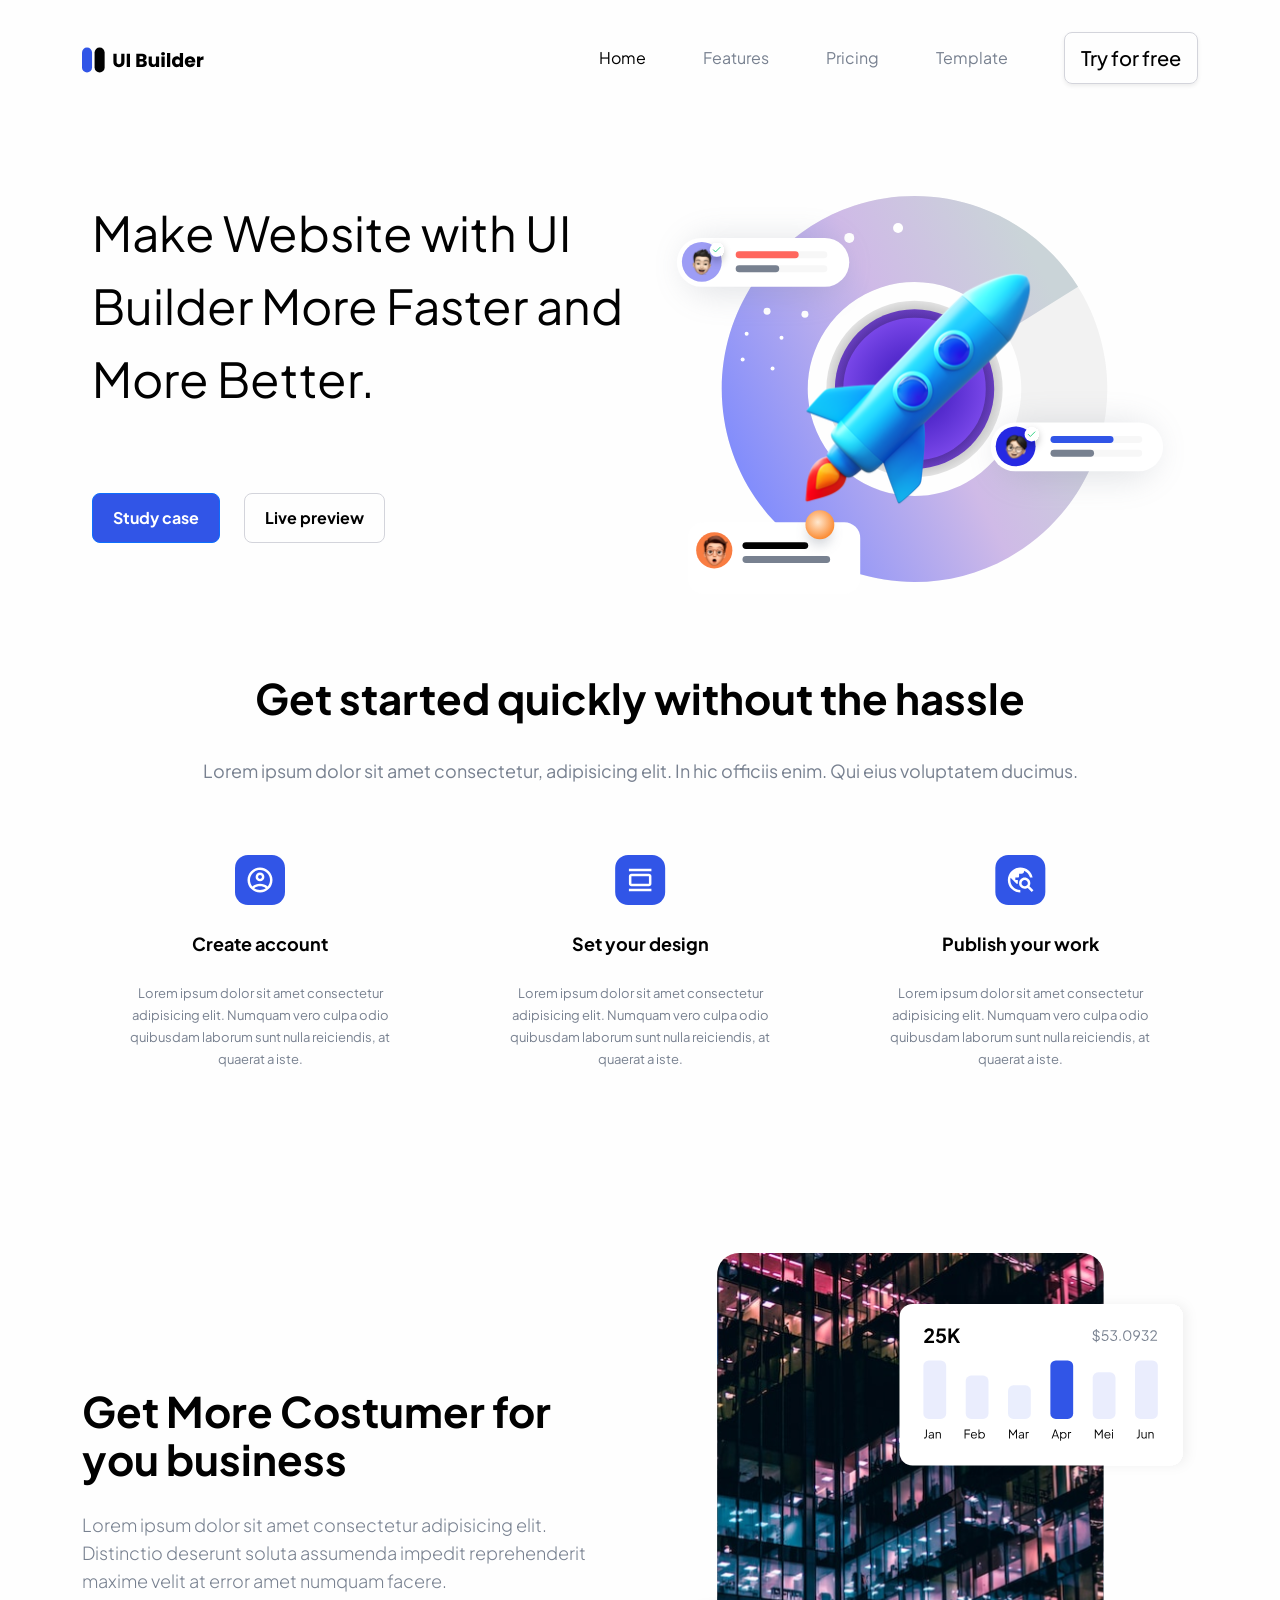
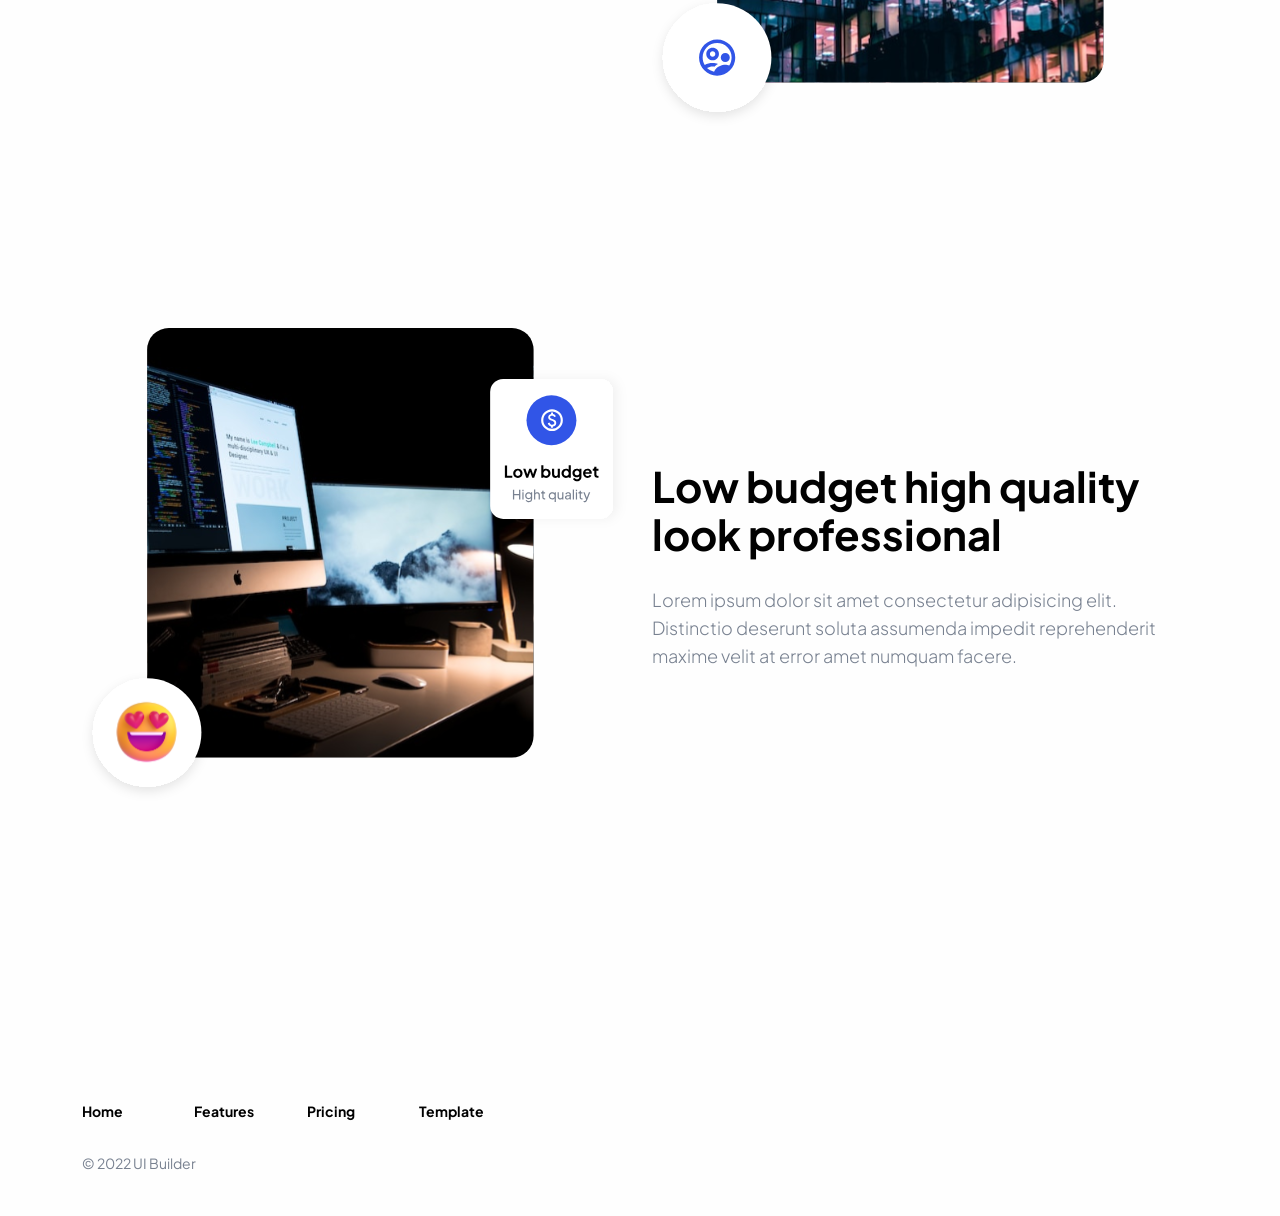
==== index.html @ 1356ff1a "ajust" ====
<!doctype html>
<html lang="en">
  <head>
    <meta charset="utf-8">
    <meta name="viewport" content="width=device-width, initial-scale=1">
    <title>UI Builder</title>
    <link rel="shortcut icon" href="./img/brand/favicon.svg" type="image/x-icon">
    <!-- Bootstrap -->
    <link href="https://cdn.jsdelivr.net/npm/bootstrap@5.2.3/dist/css/bootstrap.min.css" rel="stylesheet" integrity="sha384-rbsA2VBKQhggwzxH7pPCaAqO46MgnOM80zW1RWuH61DGLwZJEdK2Kadq2F9CUG65" crossorigin="anonymous">
    <!-- MY CSS -->
    <link rel="stylesheet" href="/assets/css/style.css">
  </head>
  <body>
    <!-- Navbar section -->
    <nav class="navbar navbar-expand-lg">
      <div class="container">
        <a class="navbar-brand" href="#">
          <!-- Brand here -->
          <img src="/assets/img/brand/logo.svg" alt="brand">
        </a>
        <button class="navbar-toggler" type="button" data-bs-toggle="collapse" data-bs-target="#navbarNavAltMarkup" aria-controls="navbarNavAltMarkup" aria-expanded="false" aria-label="Toggle navigation">
          <span class="navbar-toggler-icon"></span>
        </button>
        <div class="collapse navbar-collapse" id="navbarNavAltMarkup">
          <div class="navbar-nav ms-auto">
            <a class="nav-link active" aria-current="page" href="#">Home</a>
            <a class="nav-link" href="#">Features</a>
            <a class="nav-link" href="#">Pricing</a>
            <a class="nav-link me-5" href="#">Template</a>
          </div>
          <a href="#" class="btn - btn-outline-secondary shadow-sm d-sm d-block">Try for free</a>
        </div>
      </div>
    </nav>
    <!-- Hero section -->
    <section class="hero">
      <div class="container">
        <div class="row">
          <!-- Text -->
          <div class="col-md-6">
            <div class="text">
              Make Website with UI Builder More Faster and More Better.
            </div>
            <div class="buttons">
              <a href="#" class="btn btn-primary">Study case</a>
              <a href="#" class="btn btn-outline-secondary ms-3">Live preview</a>
            </div>
          </div>
          <!-- Image -->
          <div class="col-md-6">
            <img src="/assets/img/hero-img.svg" alt="hero-img" class="w-100">
          </div>
        </div>
      </div>
    </section>
    <!-- Setup section -->
    <section class="setup">
      <div class="container">
        <div class="text-header text-center">
          <h3>Get started quickly without the hassle</h3>
          <p>Lorem ipsum dolor sit amet consectetur, adipisicing elit. In hic officiis enim. Qui eius voluptatem ducimus.</p>
        </div>
        <div class="tex-header text-center">
          <div class="row">
            <div class="col-md-4">
              <div class="icons">
                <img src="/assets/img/icons/icons-1.svg" alt="icons">
              </div>
              <div class="desc">
                <h5>Create account</h5>
                <p>Lorem ipsum dolor sit amet consectetur adipisicing elit. Numquam vero culpa odio quibusdam laborum sunt nulla reiciendis, at quaerat a iste.</p>
              </div>
            </div>
            <div class="col-md-4">
              <div class="icons">
                <img src="/assets/img/icons/icons-2.svg" alt="icons">
              </div>
              <div class="desc">
                <h5>Set your design</h5>
                <p>Lorem ipsum dolor sit amet consectetur adipisicing elit. Numquam vero culpa odio quibusdam laborum sunt nulla reiciendis, at quaerat a iste.</p>
              </div>
            </div>
            <div class="col-md-4">
              <div class="icons">
                <img src="/assets/img/icons/icons-3.svg" alt="icons">
              </div>
              <div class="desc">
                <h5>Publish your work</h5>
                <p>Lorem ipsum dolor sit amet consectetur adipisicing elit. Numquam vero culpa odio quibusdam laborum sunt nulla reiciendis, at quaerat a iste.</p>
              </div>
            </div>
          </div>
        </div>
      </div>
    </section>
    <!-- Information section -->
    <section class="information">
      <div class="container">
        <div class="row info-1">
          <!-- Text -->
          <div class="col-md-6">
            <div class="text-information">
              <h5>Get More Costumer for you business</h5>
              <p>Lorem ipsum dolor sit amet consectetur adipisicing elit. Distinctio deserunt soluta assumenda impedit reprehenderit maxime velit at error amet numquam facere.</p>
            </div>
          </div>
          <div class="col-md-6">
            <img src="/assets/img/image-1.svg" alt="img-1" class="w-100">
          </div>
        </div>
        <div class="row info-2">
          <!-- Image -->
          <div class="col-md-6">
            <img src="/assets/img/image-2.svg" alt="img-2" class="w-100">
          </div>
          <!-- Text -->
          <div class="col-md-6">
            <div class="text-information">
              <h5>Low budget high quality look professional</h5>
              <p>Lorem ipsum dolor sit amet consectetur adipisicing elit. Distinctio deserunt soluta assumenda impedit reprehenderit maxime velit at error amet numquam facere.</p>
            </div>
          </div>
        </div>
      </div>
    </section>
    <!-- Footer section -->
    <footer>
      <div class="container">
        <div class="row">
          <div class="col-md-6">
            <div class="row row-cols-1 row-cols-lg-5 g-2 g-lg-3">
              <div class="col-md-3">
                <div>
                  <small>
                    <a href="#" class="text-decoration-none">Home</a>
                  </small>
                </div>
              </div>
              <div class="col-md-3">
                <div>
                  <small>
                    <a href="#" class="text-decoration-none">Features</a>
                  </small>
                </div>
              </div>
              <div class="col-md-3">
                <div>
                  <small>
                    <a href="#" class="text-decoration-none">Pricing</a>
                  </small>
                </div>
              </div>
              <div class="col-md-3">
                <div>
                  <small>
                    <a href="#" class="text-decoration-none">Template</a>
                  </small>
                </div>
              </div>
            </div>
          </div>
          <div class="copy">
            &copy; 2022 UI Builder
          </div>
        </div>
      </div>
    </footer>
    <script src="https://cdn.jsdelivr.net/npm/bootstrap@5.2.3/dist/js/bootstrap.bundle.min.js" integrity="sha384-kenU1KFdBIe4zVF0s0G1M5b4hcpxyD9F7jL+jjXkk+Q2h455rYXK/7HAuoJl+0I4" crossorigin="anonymous"></script>
  </body>
</html>
---- assets/css/style.css ----
/* Fonts Setup */
@import url('https://fonts.googleapis.com/css2?family=Plus+Jakarta+Sans:ital,wght@0,200;0,300;0,400;0,600;0,700;0,800;1,400&family=Poppins:wght@400;700&display=swap');

/* Color Setup */
:root {
  --primary: #3155e7;
  --primary-dark: #2045d6;
  --black: #010101;
  --gray-1: #788190;
  --gray-2: #d3d4db;
  --white: #FFFFFF;
  --body: #fefefe;
}

body {
  font-family: 'Plus Jakarta Sans', sans-serif;
  background-color: var(--body);
}

/* Setup Components */

/* Button */
.btn {
  border-radius: 8px;
}

.btn-primary,
.btn-outline-secondary {
  padding: 12px 20px;
}

.btn-primary {
  background-color: var(--primary);
}

.btn-primary:hover {
  background-color: var(--primary-dark);
}

.btn-outline-secondary {
  border: 1px solid var(--gray-2);
  color: var(--black);
}

.btn-outline-secondary:hover {
  background-color: var(--gray-2);
  border: 1px solid var(--gray-2);
  color: var(--black);
}

.btn-outline-secondary:focus {
  background-color: var(--gray-2);
  border: 1px solid var(--gray-2);
  color: var(--black);
}

/* Navbar */
.navbar .btn-outline-secondary {
  border: 1px solid var(--gray-2);
  color: var(--black);
  font-size: 14px;
  font-weight: 500;
  font-size: 20px;
  padding: 10px 16px;
}

.navbar {
  padding: 32px 0;
}

.nav-link {
  margin-left: 41px;
  font-size: 16px;
  color: var(--gray-1);
}

.navbar-nav .nav-link.actvive {
  font-weight: bold;
  color: var(--black);
}

/* Hero Section */
section.hero {
  padding: 80px;
  font-size: 48px;
  line-height: 73px;
  color: var(--black);
}

.buttons {
  padding-top: 60px;
}

.buttons .btn {
  font-size: 16px;
  font-weight: bold;
  line-height: 24px;
}

/* Section Setup */
.section.setup {
  padding: 287px 0;
}

section.setup .text-header h3 {
  font-size: 42px;
  font-weight: 700;
  line-height: 48px;
  color: var(--black);
}

section.setup .text-header p {
  font-size: 18px;
  font-weight: 400;
  line-height: 28px;
  color: var(--gray-1);
  padding: 27px 0;
}

section.setup .icons {
  padding: 27px 0;
}

section.setup h5 {
  font-weight: 700;
  font-size: 18px;
  line-height: 24px;
  color: var(--black);
  padding-bottom: 18px;
}

section.setup .desc p {
  font-weight: 400;
  font-size: 13px;
  line-height: 22px;
  color: var(--gray-1);
  max-width: 284px;
  margin: 0 auto;
}

/* Information section */

section.information .text-information {
  padding: 134px 0;
}

section.information h5 {
  font-size: 42px;
  font-weight: 700;
  line-height: 48px;
  color: var(--black);
}

section.information p {
  font-size: 18px;
  font-weight: 300;
  line-height: 28px;
  color: var(--gray-1);
  padding-top: 20px;
}

section.information .info-1 {
  padding: 183px 0;
}

footer {
  padding-top: 279px;
  margin-bottom: 44px;
}

footer a {
  font-weight: bold;
  font-size: 14px;
  color: var(--black);
  line-height: 18px;
}

footer .copy {
  margin-top: 32px;
  font-size: 14px;
  color: var(--gray-1);
  line-height: 17px;
  font-weight: 400;
}

@media (max-width: 576px) {

  section.hero,
  section,
  setup,
  section.information {
    text-align: center;
  }

  /* Navbar */
  .navbar {
    padding: 20px 0;
  }

  .nav-link {
    margin-left: 0;
  }

  /* Hero Section */

  section.hero img {
    padding-top: 2.5rem;
  }

  section.hero .text {
    font-weight: 800;
    font-size: 36px;
    line-height: 53px;
  }

  .buttons .btn {
    display: block;
    margin: 1rem 0;
  }

  .buttons .ms-3 {
    margin-left: 0 !important;
  }

  /* Setup section */
  section.setup {
    padding: 50px 0;
  }

  /* Footer section */

  footer {
    padding-top: 50px;
    margin-bottom: 44px;
  }

}
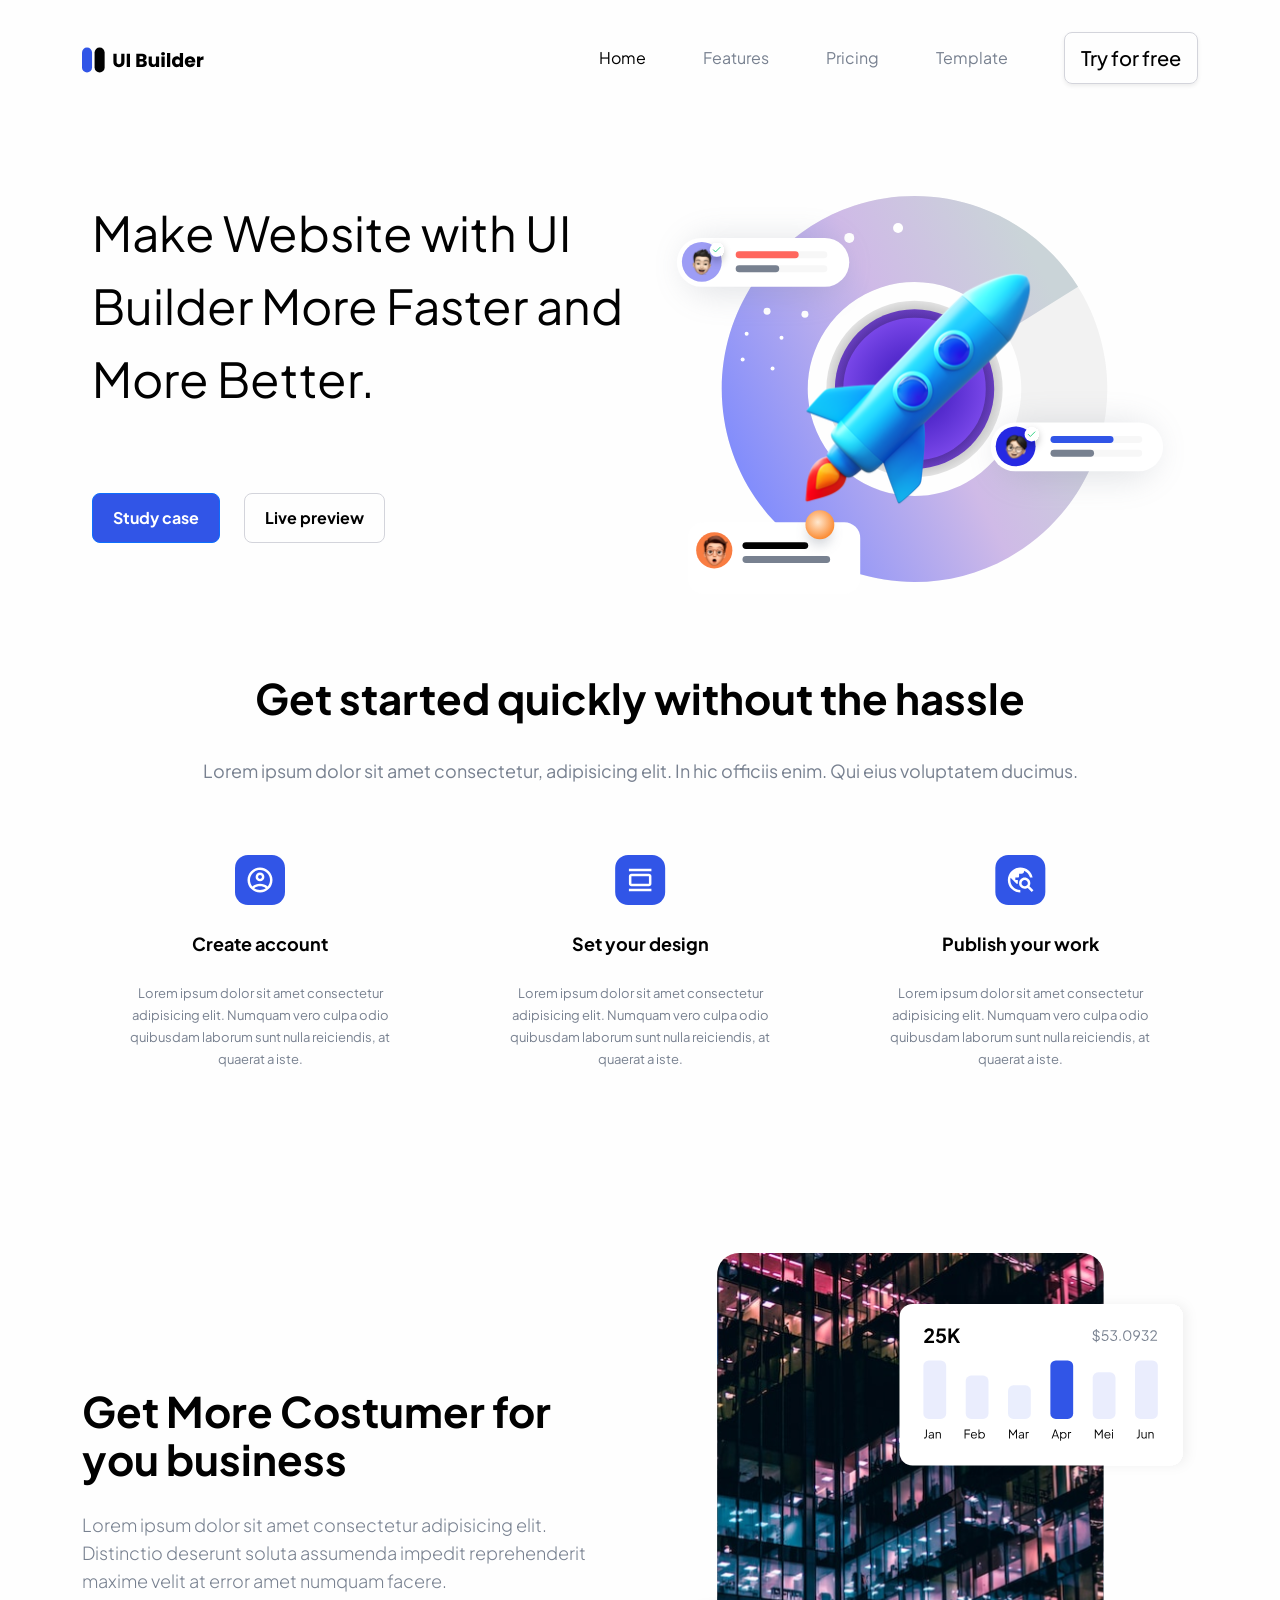
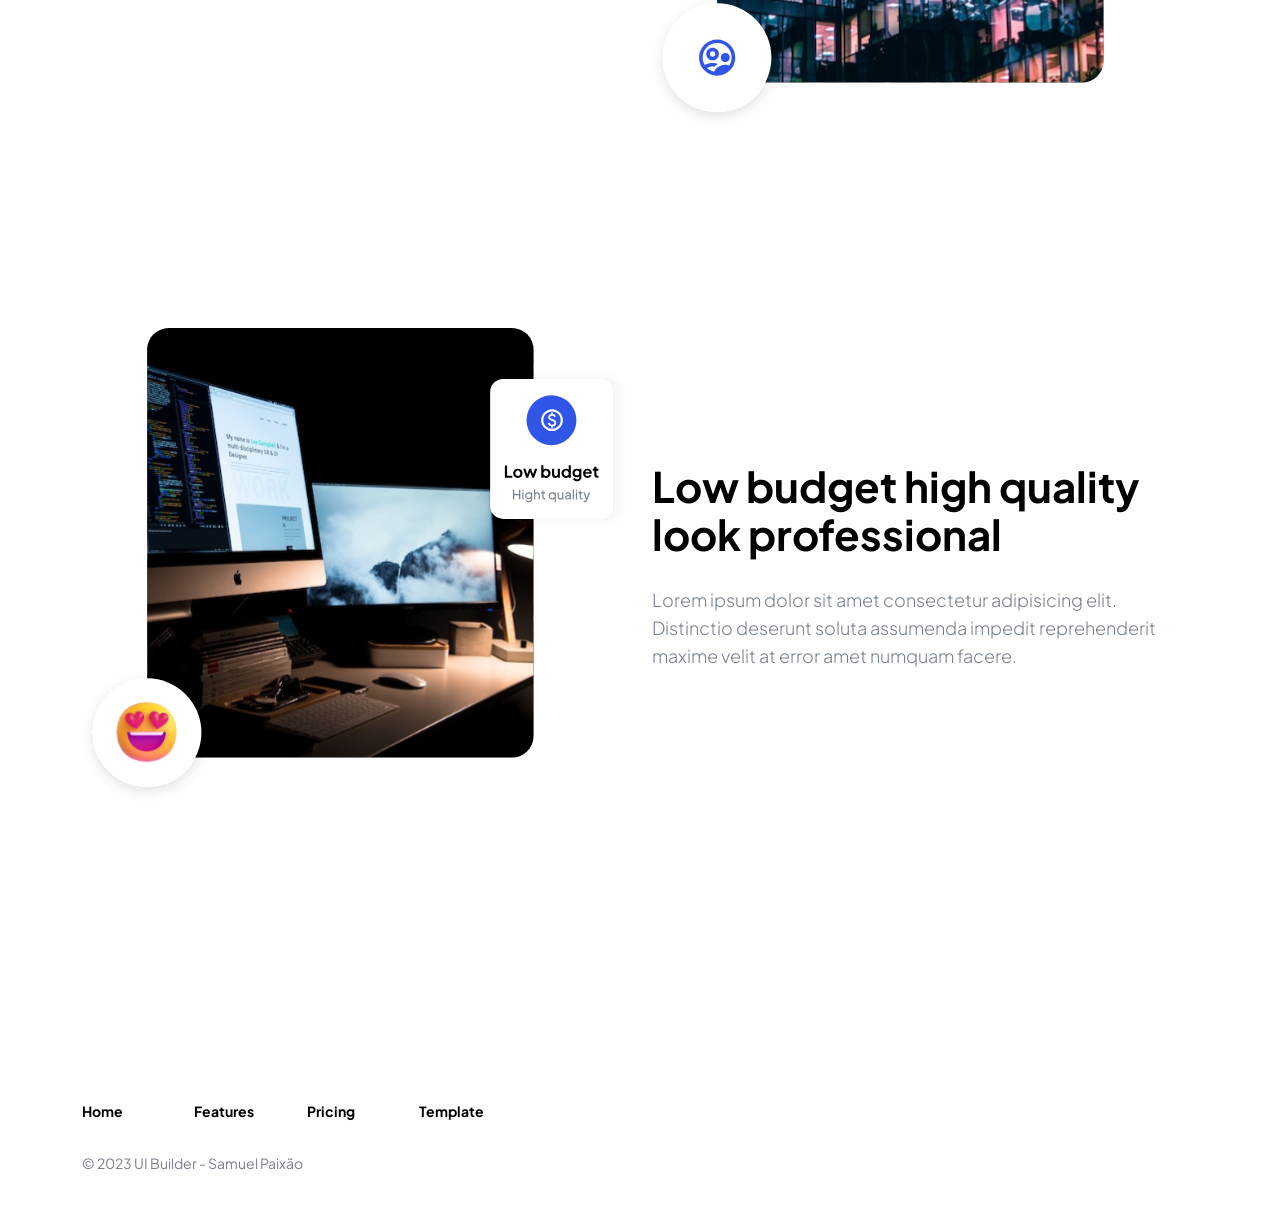
==== commit 1888f8e2: "new copy 2023" ====
--- a/index.html
+++ b/index.html
@@ -4,11 +4,11 @@
     <meta charset="utf-8">
     <meta name="viewport" content="width=device-width, initial-scale=1">
     <title>UI Builder</title>
-    <link rel="shortcut icon" href="./img/brand/favicon.svg" type="image/x-icon">
+    <link rel="shortcut icon" href="./assets/img/brand/favicon.svg" type="image/x-icon">
     <!-- Bootstrap -->
     <link href="https://cdn.jsdelivr.net/npm/bootstrap@5.2.3/dist/css/bootstrap.min.css" rel="stylesheet" integrity="sha384-rbsA2VBKQhggwzxH7pPCaAqO46MgnOM80zW1RWuH61DGLwZJEdK2Kadq2F9CUG65" crossorigin="anonymous">
     <!-- MY CSS -->
-    <link rel="stylesheet" href="/assets/css/style.css">
+    <link rel="stylesheet" href="./assets/css/style.css">
   </head>
   <body>
     <!-- Navbar section -->
@@ -16,7 +16,7 @@
       <div class="container">
         <a class="navbar-brand" href="#">
           <!-- Brand here -->
-          <img src="/assets/img/brand/logo.svg" alt="brand">
+          <img src="./assets/img/brand/logo.svg" alt="brand">
         </a>
         <button class="navbar-toggler" type="button" data-bs-toggle="collapse" data-bs-target="#navbarNavAltMarkup" aria-controls="navbarNavAltMarkup" aria-expanded="false" aria-label="Toggle navigation">
           <span class="navbar-toggler-icon"></span>
@@ -48,7 +48,7 @@
           </div>
           <!-- Image -->
           <div class="col-md-6">
-            <img src="/assets/img/hero-img.svg" alt="hero-img" class="w-100">
+            <img src="./assets/img/hero-img.svg" alt="hero-img" class="w-100">
           </div>
         </div>
       </div>
@@ -64,7 +64,7 @@
           <div class="row">
             <div class="col-md-4">
               <div class="icons">
-                <img src="/assets/img/icons/icons-1.svg" alt="icons">
+                <img src="./assets/img/icons/icons-1.svg" alt="icons">
               </div>
               <div class="desc">
                 <h5>Create account</h5>
@@ -73,7 +73,7 @@
             </div>
             <div class="col-md-4">
               <div class="icons">
-                <img src="/assets/img/icons/icons-2.svg" alt="icons">
+                <img src="./assets/img/icons/icons-2.svg" alt="icons">
               </div>
               <div class="desc">
                 <h5>Set your design</h5>
@@ -82,7 +82,7 @@
             </div>
             <div class="col-md-4">
               <div class="icons">
-                <img src="/assets/img/icons/icons-3.svg" alt="icons">
+                <img src="./assets/img/icons/icons-3.svg" alt="icons">
               </div>
               <div class="desc">
                 <h5>Publish your work</h5>
@@ -105,13 +105,13 @@
             </div>
           </div>
           <div class="col-md-6">
-            <img src="/assets/img/image-1.svg" alt="img-1" class="w-100">
+            <img src="./assets/img/image-1.svg" alt="img-1" class="w-100">
           </div>
         </div>
         <div class="row info-2">
           <!-- Image -->
           <div class="col-md-6">
-            <img src="/assets/img/image-2.svg" alt="img-2" class="w-100">
+            <img src="./assets/img/image-2.svg" alt="img-2" class="w-100">
           </div>
           <!-- Text -->
           <div class="col-md-6">
@@ -160,7 +160,7 @@
             </div>
           </div>
           <div class="copy">
-            &copy; 2022 UI Builder
+            &copy; 2023 UI Builder - Samuel Paixão
           </div>
         </div>
       </div>
